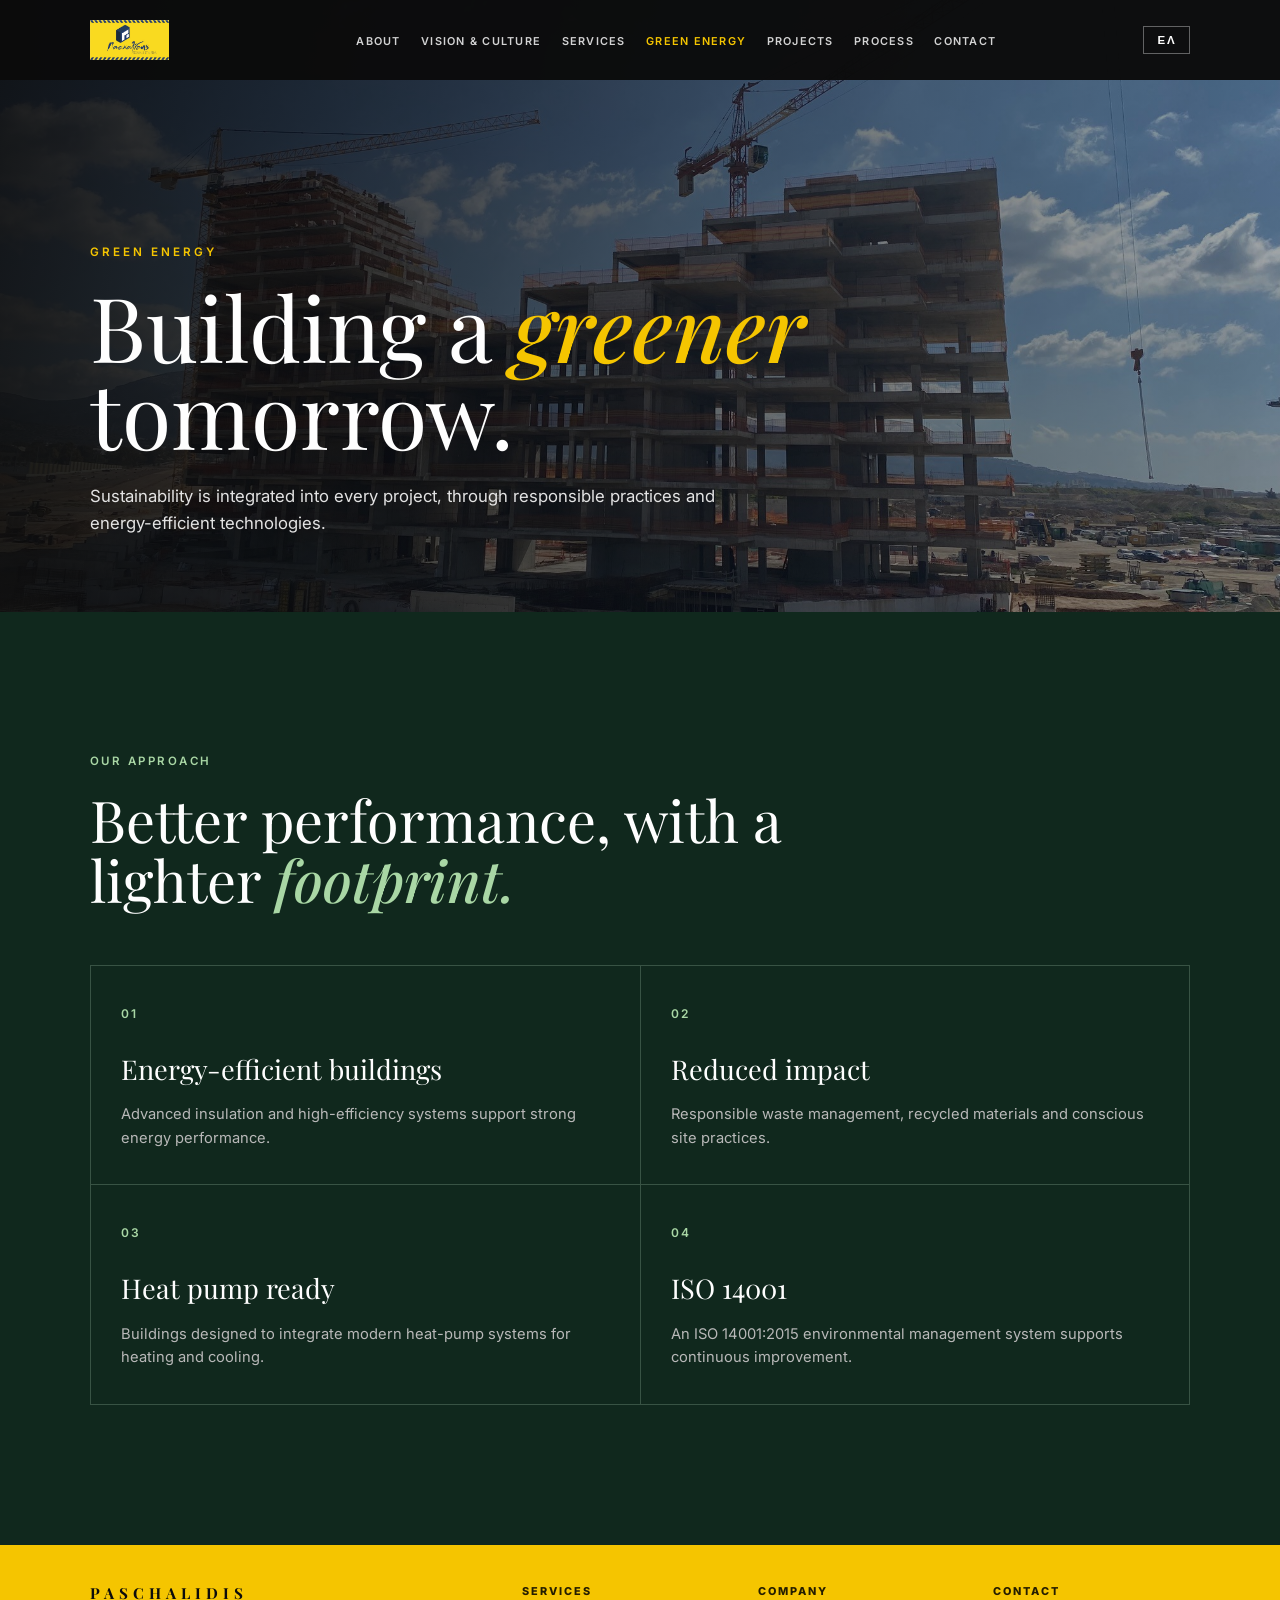
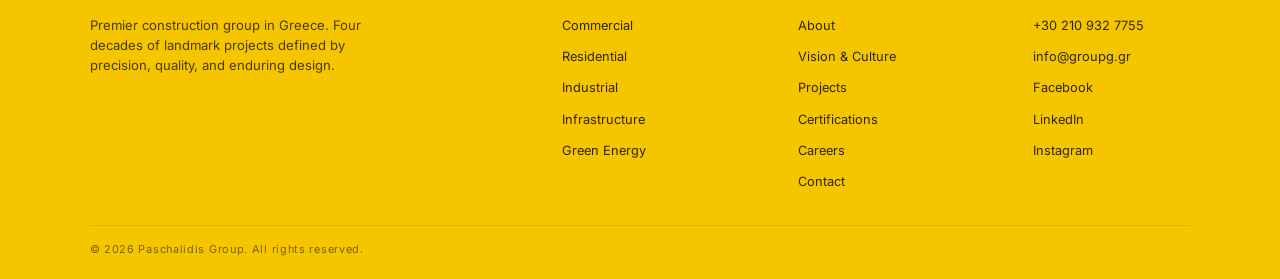
==== green-energy.html @ f00e6a69 "Add files via upload" ====
<!DOCTYPE html>
<html lang="en">
<head><meta charset="UTF-8"><meta name="viewport" content="width=device-width, initial-scale=1.0"><title>Green Energy | Paschalidis Group</title><meta name="description" content="Sustainable construction and green energy by Paschalidis Group."><link rel="icon" type="image/svg+xml" href="logo_greek.svg"><link rel="preconnect" href="https://fonts.googleapis.com"><link rel="preconnect" href="https://fonts.gstatic.com" crossorigin><link href="https://fonts.googleapis.com/css2?family=Playfair+Display:ital,wght@0,400;0,500;0,700;1,400;1,500&amp;family=Inter:wght@300;400;500;600&amp;display=swap" rel="stylesheet"><link rel="stylesheet" href="subpages.css"></head>
<body class="green-page">
    <nav class="nav" aria-label="Main navigation"><a href="index.html"><img src="original_logo.jpg" alt="Paschalidis Technical Company"></a><ul class="page-links"><li><a href="index.html#about" data-lang="en">About</a><a href="index.html#about" data-lang="el">Σχετικά</a></li><li><a href="vision-culture.html" data-lang="en">Vision &amp; Culture</a><a href="vision-culture.html" data-lang="el">Όραμα &amp; Κουλτούρα</a></li><li><a href="services.html" data-lang="en">Services</a><a href="services.html" data-lang="el">Υπηρεσίες</a></li><li><a href="green-energy.html" aria-current="page" data-lang="en">Green Energy</a><a href="green-energy.html" aria-current="page" data-lang="el">Πράσινη Ενέργεια</a></li><li><a href="projects.html" data-lang="en">Projects</a><a href="projects.html" data-lang="el">Έργα</a></li><li><a href="index.html#process" data-lang="en">Process</a><a href="index.html#process" data-lang="el">Διαδικασία</a></li><li><a href="index.html#contact" data-lang="en">Contact</a><a href="index.html#contact" data-lang="el">Επικοινωνία</a></li></ul><button class="language" type="button" onclick="toggleLanguage()" aria-label="Change language">ΕΛ</button></nav>
    <main><header class="hero" style="background-image:url('ELLINIKO5.jpg')"><div><p class="eyebrow" data-lang="en">Green Energy</p><p class="eyebrow" data-lang="el">Πράσινη Ενέργεια</p><h1 data-lang="en">Building a <em>greener</em> tomorrow.</h1><h1 data-lang="el">Χτίζουμε ένα πιο <em>πράσινο</em> αύριο.</h1><p class="intro" data-lang="en">Sustainability is integrated into every project, through responsible practices and energy-efficient technologies.</p><p class="intro" data-lang="el">Η βιωσιμότητα είναι ενσωματωμένη σε κάθε έργο, με υπεύθυνες πρακτικές και ενεργειακά αποδοτικές τεχνολογίες.</p></div></header>
        <section class="dark"><p class="section-label" data-lang="en">Our approach</p><p class="section-label" data-lang="el">Η προσέγγισή μας</p><h2 data-lang="en">Better performance, with a lighter <em>footprint.</em></h2><h2 data-lang="el">Καλύτερη απόδοση, με μικρότερο <em>αποτύπωμα.</em></h2><div class="principles">
            <article class="principle"><span class="number">01</span><h3 data-lang="en">Energy-efficient buildings</h3><h3 data-lang="el">Ενεργειακά αποδοτικά κτίρια</h3><p data-lang="en">Advanced insulation and high-efficiency systems support strong energy performance.</p><p data-lang="el">Προηγμένη μόνωση και συστήματα υψηλής απόδοσης υποστηρίζουν υψηλή ενεργειακή απόδοση.</p></article>
            <article class="principle"><span class="number">02</span><h3 data-lang="en">Reduced impact</h3><h3 data-lang="el">Μειωμένο αποτύπωμα</h3><p data-lang="en">Responsible waste management, recycled materials and conscious site practices.</p><p data-lang="el">Υπεύθυνη διαχείριση αποβλήτων, ανακυκλωμένα υλικά και συνειδητές πρακτικές εργοταξίου.</p></article>
            <article class="principle"><span class="number">03</span><h3 data-lang="en">Heat pump ready</h3><h3 data-lang="el">Έτοιμα για αντλίες θερμότητας</h3><p data-lang="en">Buildings designed to integrate modern heat-pump systems for heating and cooling.</p><p data-lang="el">Κτίρια σχεδιασμένα για ενσωμάτωση σύγχρονων αντλιών θερμότητας για θέρμανση και ψύξη.</p></article>
            <article class="principle"><span class="number">04</span><h3 data-lang="en">ISO 14001</h3><h3 data-lang="el">ISO 14001</h3><p data-lang="en">An ISO 14001:2015 environmental management system supports continuous improvement.</p><p data-lang="el">Σύστημα περιβαλλοντικής διαχείρισης ISO 14001:2015 που υποστηρίζει τη συνεχή βελτίωση.</p></article>
        </div></section>
    </main><footer class="footer"><div class="footer-grid" data-lang="en"><div><div class="footer-logo">Paschalidis</div><p class="footer-brand-text">Premier construction group in Greece. Four decades of landmark projects defined by precision, quality, and enduring design.</p></div><div class="footer-col"><h4>Services</h4><ul><li><a href="services.html">Commercial</a></li><li><a href="services.html">Residential</a></li><li><a href="services.html">Industrial</a></li><li><a href="services.html">Infrastructure</a></li><li><a href="green-energy.html">Green Energy</a></li></ul></div><div class="footer-col"><h4>Company</h4><ul><li><a href="index.html#about">About</a></li><li><a href="vision-culture.html">Vision &amp; Culture</a></li><li><a href="projects.html">Projects</a></li><li><a href="index.html#certifications">Certifications</a></li><li><a href="index.html#contact">Careers</a></li><li><a href="index.html#contact">Contact</a></li></ul></div><div class="footer-col"><h4>Contact</h4><ul><li><a href="tel:+302109327755">+30 210 932 7755</a></li><li><a href="mailto:info@groupg.gr">info@groupg.gr</a></li><li><a href="#">Facebook</a></li><li><a href="#">LinkedIn</a></li><li><a href="#">Instagram</a></li></ul></div></div><div class="footer-grid" data-lang="el"><div><div class="footer-logo">Paschalidis</div><p class="footer-brand-text">Κορυφαία κατασκευαστική εταιρεία στην Ελλάδα. Τέσσερις δεκαετίες εμβληματικών έργων με ακρίβεια, ποιότητα και διαχρονικό σχεδιασμό.</p></div><div class="footer-col"><h4>Υπηρεσίες</h4><ul><li><a href="services.html">Εμπορικά</a></li><li><a href="services.html">Οικιστικά</a></li><li><a href="services.html">Βιομηχανικά</a></li><li><a href="services.html">Υποδομές</a></li><li><a href="green-energy.html">Πράσινη Ενέργεια</a></li></ul></div><div class="footer-col"><h4>Εταιρεία</h4><ul><li><a href="index.html#about">Σχετικά</a></li><li><a href="vision-culture.html">Όραμα &amp; Κουλτούρα</a></li><li><a href="projects.html">Έργα</a></li><li><a href="index.html#certifications">Πιστοποιήσεις</a></li><li><a href="index.html#contact">Καριέρα</a></li><li><a href="index.html#contact">Επικοινωνία</a></li></ul></div><div class="footer-col"><h4>Επικοινωνία</h4><ul><li><a href="tel:+302109327755">+30 210 932 7755</a></li><li><a href="mailto:info@groupg.gr">info@groupg.gr</a></li><li><a href="#">Facebook</a></li><li><a href="#">LinkedIn</a></li><li><a href="#">Instagram</a></li></ul></div></div><div class="footer-bottom" data-lang="en"><p>&copy; 2026 Paschalidis Group. All rights reserved.</p></div><div class="footer-bottom" data-lang="el"><p>&copy; 2026 Paschalidis Group. Με επιφύλαξη παντός δικαιώματος.</p></div></footer><script src="subpages.js"></script>
</body></html>
---- subpages.css ----
:root { --black:#0c0c0c; --dark:#161616; --gold:#f5c500; --cream:#f0ece4; --paper:#d9d6d0; --white:#fefefe; --muted:#b8b8b8; --heading:'Playfair Display',Georgia,serif; --body:'Inter',sans-serif; --side:clamp(24px,7vw,120px); }
* { box-sizing:border-box; margin:0; }
html { scroll-behavior:smooth; }
body { background:var(--cream); color:var(--black); font:400 16px/1.6 var(--body); }
a { color:inherit; text-decoration:none; }
img { display:block; max-width:100%; }
[data-lang="el"] { display:none; }
body.lang-el [data-lang="en"] { display:none; }
body.lang-el [data-lang="el"] { display:block; }
body.lang-el a[data-lang="el"] { display:inline; }
.nav { align-items:center; background:rgba(12,12,12,.97); color:var(--white); display:flex; gap:26px; height:80px; justify-content:space-between; padding:0 var(--side); position:fixed; inset:0 0 auto; z-index:10; }
.nav img { height:40px; width:auto; }
.page-links { align-items:center; display:flex; flex:1; gap:clamp(12px,1.6vw,26px); justify-content:center; list-style:none; min-width:0; }
.page-links a { color:rgba(255,255,255,.82); font-size:.68rem; font-weight:600; letter-spacing:1.25px; text-transform:uppercase; white-space:nowrap; }
.page-links a:hover,.page-links a[aria-current="page"] { color:var(--gold); }
.language { font-size:.72rem; font-weight:600; letter-spacing:1.8px; text-transform:uppercase; }
.language { background:transparent; border:1px solid rgba(255,255,255,.35); color:var(--white); cursor:pointer; padding:7px 13px; }
.hero { align-items:flex-end; background:#171717 center/cover no-repeat; color:var(--white); display:flex; isolation:isolate; min-height:68vh; padding:150px var(--side) 75px; position:relative; }
.hero::before { background:linear-gradient(90deg,rgba(12,12,12,.92),rgba(12,12,12,.36)); content:''; inset:0; position:absolute; z-index:-1; }
.eyebrow { color:var(--gold); font-size:.73rem; font-weight:600; letter-spacing:3px; margin-bottom:20px; text-transform:uppercase; }
h1,h2,h3 { font-family:var(--heading); font-weight:400; }
h1 { font-size:clamp(3.2rem,7vw,7rem); letter-spacing:0; line-height:.98; max-width:900px; }
h1 em,h2 em { color:var(--gold); font-weight:500; }
.intro { color:rgba(255,255,255,.88); font-size:1.05rem; margin-top:26px; max-width:650px; }
section { padding:clamp(75px,11vw,140px) var(--side); }
.section-label { color:#766000; font-size:.72rem; font-weight:600; letter-spacing:2.5px; margin-bottom:20px; text-transform:uppercase; }
h2 { font-size:clamp(2.35rem,4.5vw,4.8rem); line-height:1.04; max-width:850px; }
.lead { font-size:1.05rem; margin-top:24px; max-width:720px; }
.services { background:var(--cream); }
.service-list { border-top:1px solid #a9a69f; margin-top:55px; }
.service { align-items:center; border-bottom:1px solid #a9a69f; display:grid; gap:25px; grid-template-columns:80px 1fr 24px; padding:28px 0; }
.number { color:#766000; font-size:.75rem; font-weight:600; letter-spacing:2px; }
.service h3 { font-size:clamp(1.45rem,2.4vw,2.1rem); margin-bottom:7px; }
.service p { font-size:.94rem; max-width:650px; }
.arrow { color:#766000; font-size:1.55rem; }
.dark { background:var(--black); color:var(--white); }
.dark .section-label { color:var(--gold); }
.principles { border-left:1px solid rgba(255,255,255,.17); border-top:1px solid rgba(255,255,255,.17); display:grid; grid-template-columns:repeat(2,1fr); margin-top:55px; }
.principle { border-bottom:1px solid rgba(255,255,255,.17); border-right:1px solid rgba(255,255,255,.17); min-height:215px; padding:34px 30px; }
.principle h3 { font-size:1.7rem; margin:22px 0 12px; }
.principle p { color:var(--muted); font-size:.92rem; }
.cta { background:var(--gold); display:flex; justify-content:space-between; gap:40px; align-items:end; padding-top:70px; padding-bottom:70px; }
.cta .section-label { color:#4c3e00; }
.cta-link { border-bottom:1px solid currentColor; font-size:.8rem; font-weight:600; letter-spacing:1.5px; padding-bottom:5px; text-transform:uppercase; white-space:nowrap; }
.green-page { --energy-green:#4f8c67; --energy-deep:#10281d; --energy-pale:#c9dfc5; --energy-line:rgba(184,221,190,.24); }
.green-page .dark { background:var(--energy-deep); }
.green-page .dark .section-label,.green-page .dark h2 em { color:#a9d7a5; }
.green-page .principles { border-color:var(--energy-line); }
.green-page .principle { border-color:var(--energy-line); }
.green-page .dark .number { color:#a9d7a5; }
.projects { background:var(--black); color:var(--white); }
.projects .section-label { color:var(--gold); }
.project-grid { display:grid; gap:1px; grid-template-columns:repeat(3,1fr); margin-top:55px; background:rgba(255,255,255,.15); }
.project { background:#171717; min-height:360px; overflow:hidden; position:relative; }
.project img { height:100%; object-fit:cover; position:absolute; transition:transform .6s ease; width:100%; }
.project:hover img { transform:scale(1.05); }
.project::after { background:linear-gradient(transparent 35%,rgba(0,0,0,.86)); content:''; inset:0; position:absolute; }
.project-copy { bottom:0; left:0; padding:24px; position:absolute; right:0; z-index:1; }
.tag { color:var(--gold); font-size:.68rem; font-weight:600; letter-spacing:2px; text-transform:uppercase; }
.project h3 { font-size:1.55rem; line-height:1.15; margin-top:8px; }
.project p { color:rgba(255,255,255,.78); font-size:.82rem; margin-top:7px; }
.lightbox { align-items:center; background:rgba(0,0,0,.94); display:none; inset:0; justify-content:center; padding:32px; position:fixed; z-index:20; }
.lightbox.open { display:flex; }
.lightbox img { max-height:88vh; max-width:92vw; object-fit:contain; }
.close { background:transparent; border:0; color:var(--white); cursor:pointer; font-size:2rem; line-height:1; position:absolute; right:24px; top:18px; }
.footer { background:var(--gold); color:var(--black); padding:38px var(--side) 20px; }
.footer-grid { display:grid; gap:clamp(20px,3vw,42px); grid-template-columns:2fr 1fr 1fr 1fr; }
.footer-brand-text { color:rgba(0,0,0,.7); font-size:.82rem; line-height:1.55; margin-top:.75rem; max-width:280px; }
.footer-logo { color:var(--black); font:700 .95rem var(--heading); letter-spacing:5px; text-transform:uppercase; }
.footer-col h4 { color:rgba(0,0,0,.85); font-size:.68rem; font-weight:800; letter-spacing:2px; margin-bottom:.75rem; text-transform:uppercase; }
.footer-col ul { list-style:none; }
.footer-col li { margin-bottom:.35rem; }
.footer-col a { color:rgba(0,0,0,.8); font-size:.8rem; }
.footer-col a:hover { color:var(--black); }
.footer-bottom { align-items:center; border-top:1px solid rgba(0,0,0,.1); display:flex; flex-wrap:wrap; gap:1rem; justify-content:space-between; margin-top:26px; padding-top:15px; }
.footer-bottom p { color:rgba(0,0,0,.5); font-size:.68rem; letter-spacing:.7px; }
.footer-grid[data-lang="el"],.footer-bottom[data-lang="el"] { display:none; }
body.lang-el .footer-grid[data-lang="el"] { display:grid; }
body.lang-el .footer-bottom[data-lang="el"] { display:flex; }
@media (max-width:1000px) { .nav { gap:14px; } .nav img { height:34px; } .page-links { gap:11px; } .page-links a { font-size:.61rem; letter-spacing:.9px; } .language { font-size:.62rem; padding:6px 8px; } }
@media (max-width:760px) { .nav img { height:30px; } .page-links { gap:15px; justify-content:flex-start; overflow-x:auto; padding-bottom:2px; } .hero { min-height:590px; } .service { grid-template-columns:45px 1fr; } .arrow { display:none; } .principles,.project-grid,.footer-grid { grid-template-columns:1fr; } .cta { align-items:start; flex-direction:column; } }
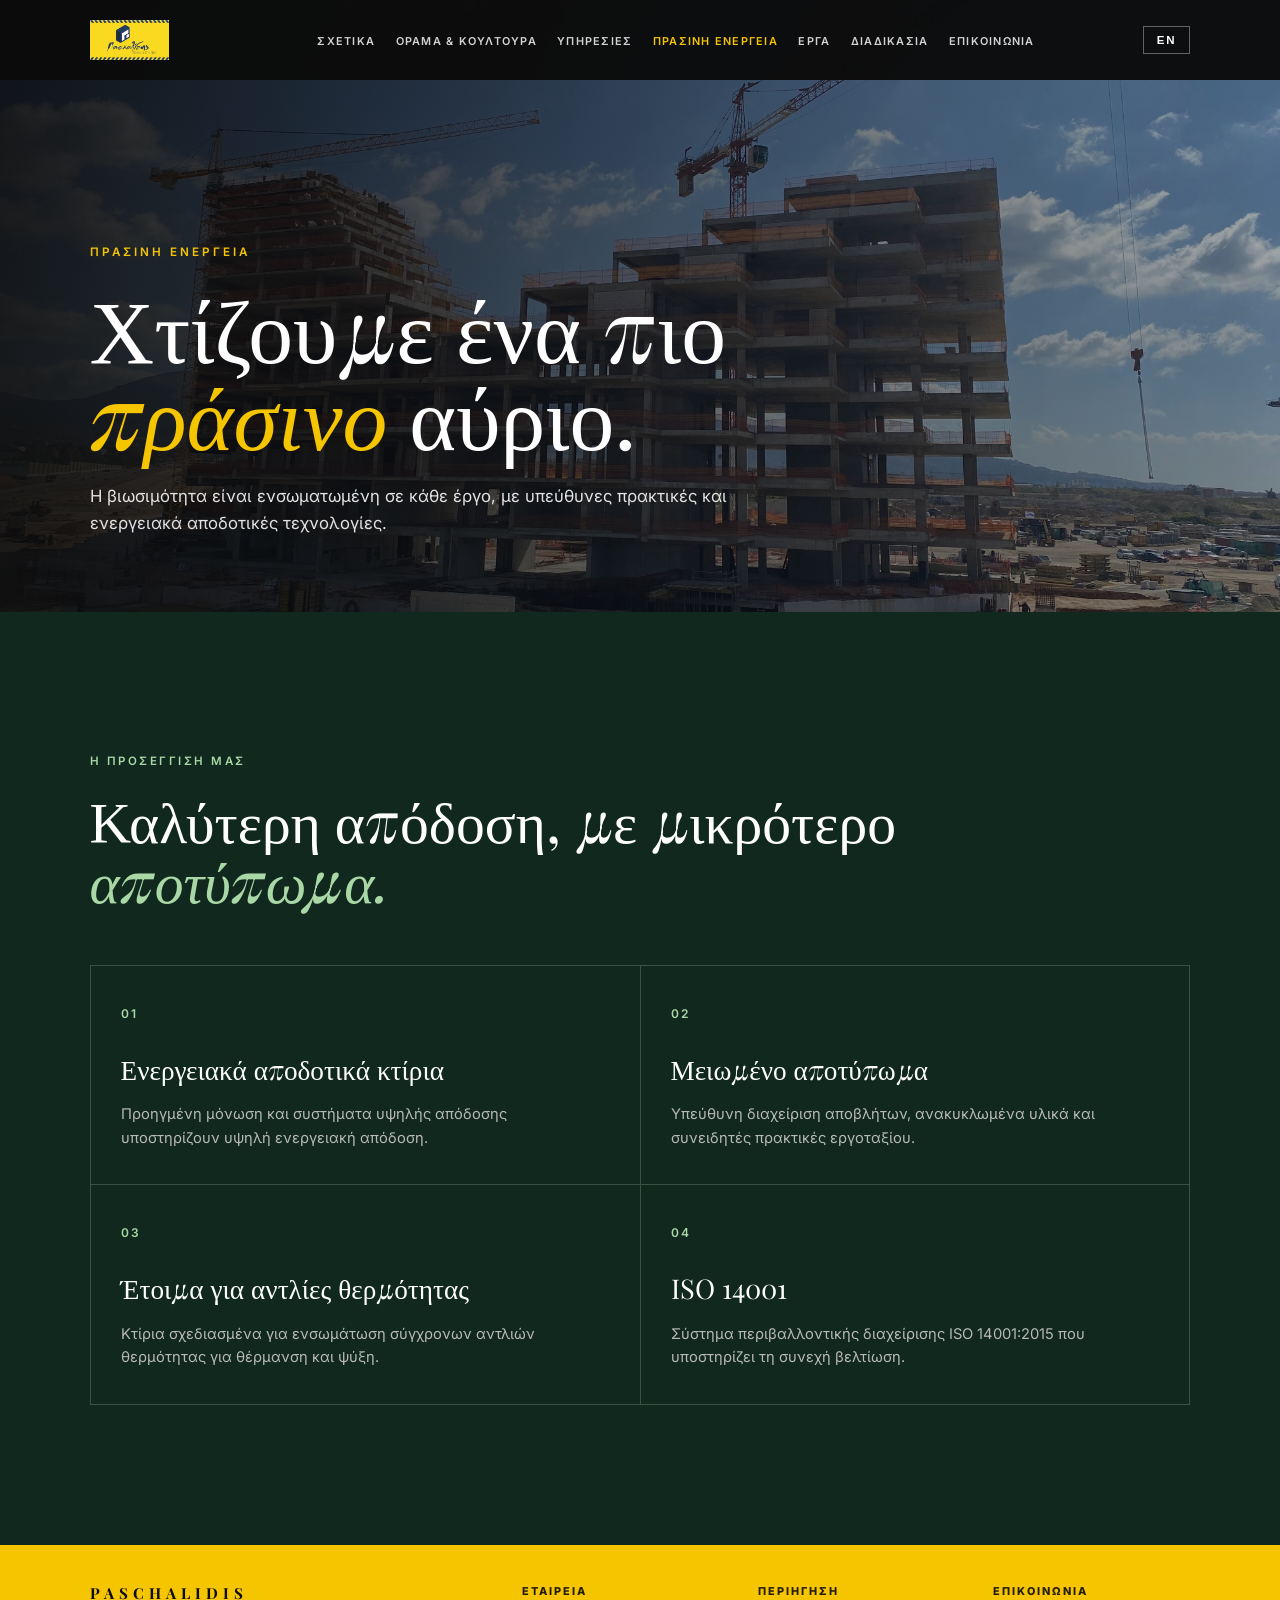
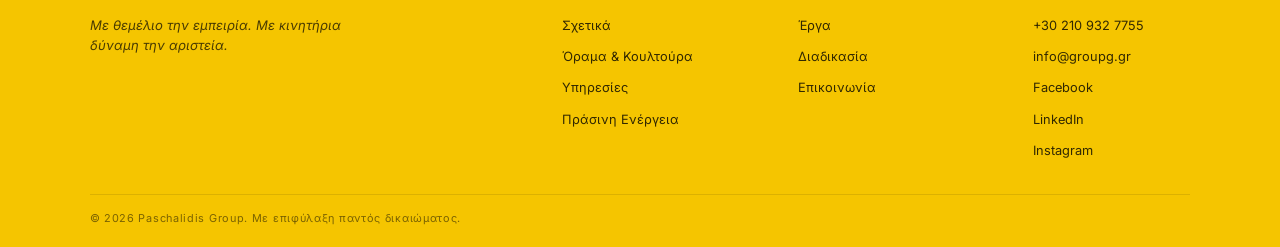
==== commit 8937a306: "Add files via upload" ====
--- a/green-energy.html
+++ b/green-energy.html
@@ -2,7 +2,7 @@
 <html lang="en">
 <head><meta charset="UTF-8"><meta name="viewport" content="width=device-width, initial-scale=1.0"><title>Green Energy | Paschalidis Group</title><meta name="description" content="Sustainable construction and green energy by Paschalidis Group."><link rel="icon" type="image/svg+xml" href="logo_greek.svg"><link rel="preconnect" href="https://fonts.googleapis.com"><link rel="preconnect" href="https://fonts.gstatic.com" crossorigin><link href="https://fonts.googleapis.com/css2?family=Playfair+Display:ital,wght@0,400;0,500;0,700;1,400;1,500&amp;family=Inter:wght@300;400;500;600&amp;display=swap" rel="stylesheet"><link rel="stylesheet" href="subpages.css"></head>
 <body class="green-page">
-    <nav class="nav" aria-label="Main navigation"><a href="index.html"><img src="original_logo.jpg" alt="Paschalidis Technical Company"></a><ul class="page-links"><li><a href="index.html#about" data-lang="en">About</a><a href="index.html#about" data-lang="el">Σχετικά</a></li><li><a href="vision-culture.html" data-lang="en">Vision &amp; Culture</a><a href="vision-culture.html" data-lang="el">Όραμα &amp; Κουλτούρα</a></li><li><a href="services.html" data-lang="en">Services</a><a href="services.html" data-lang="el">Υπηρεσίες</a></li><li><a href="green-energy.html" aria-current="page" data-lang="en">Green Energy</a><a href="green-energy.html" aria-current="page" data-lang="el">Πράσινη Ενέργεια</a></li><li><a href="projects.html" data-lang="en">Projects</a><a href="projects.html" data-lang="el">Έργα</a></li><li><a href="index.html#process" data-lang="en">Process</a><a href="index.html#process" data-lang="el">Διαδικασία</a></li><li><a href="index.html#contact" data-lang="en">Contact</a><a href="index.html#contact" data-lang="el">Επικοινωνία</a></li></ul><button class="language" type="button" onclick="toggleLanguage()" aria-label="Change language">ΕΛ</button></nav>
+    <nav class="nav" aria-label="Main navigation"><a href="index.html"><img src="original_logo.jpg" alt="Paschalidis Technical Company"></a><ul class="page-links"><li><a href="index.html#about" data-lang="en">About</a><a href="index.html#about" data-lang="el">Σχετικά</a></li><li><a href="vision-culture.html" data-lang="en">Vision &amp; Culture</a><a href="vision-culture.html" data-lang="el">Όραμα &amp; Κουλτούρα</a></li><li><a href="services.html" data-lang="en">Services</a><a href="services.html" data-lang="el">Υπηρεσίες</a></li><li><a href="green-energy.html" aria-current="page" data-lang="en">Green Energy</a><a href="green-energy.html" aria-current="page" data-lang="el">Πράσινη Ενέργεια</a></li><li><a href="projects.html" data-lang="en">Projects</a><a href="projects.html" data-lang="el">Έργα</a></li><li><a href="index.html#process" data-lang="en">Process</a><a href="index.html#process" data-lang="el">Διαδικασία</a></li><li><a href="index.html#contact" data-lang="en">Contact</a><a href="index.html#contact" data-lang="el">Επικοινωνία</a></li></ul><button class="nav-toggle" type="button" onclick="toggleNavigation(this)" aria-label="Toggle menu" aria-expanded="false"><span></span><span></span><span></span></button><button class="language" type="button" onclick="toggleLanguage()" aria-label="Change language">ΕΛ</button></nav>
     <main><header class="hero" style="background-image:url('ELLINIKO5.jpg')"><div><p class="eyebrow" data-lang="en">Green Energy</p><p class="eyebrow" data-lang="el">Πράσινη Ενέργεια</p><h1 data-lang="en">Building a <em>greener</em> tomorrow.</h1><h1 data-lang="el">Χτίζουμε ένα πιο <em>πράσινο</em> αύριο.</h1><p class="intro" data-lang="en">Sustainability is integrated into every project, through responsible practices and energy-efficient technologies.</p><p class="intro" data-lang="el">Η βιωσιμότητα είναι ενσωματωμένη σε κάθε έργο, με υπεύθυνες πρακτικές και ενεργειακά αποδοτικές τεχνολογίες.</p></div></header>
         <section class="dark"><p class="section-label" data-lang="en">Our approach</p><p class="section-label" data-lang="el">Η προσέγγισή μας</p><h2 data-lang="en">Better performance, with a lighter <em>footprint.</em></h2><h2 data-lang="el">Καλύτερη απόδοση, με μικρότερο <em>αποτύπωμα.</em></h2><div class="principles">
             <article class="principle"><span class="number">01</span><h3 data-lang="en">Energy-efficient buildings</h3><h3 data-lang="el">Ενεργειακά αποδοτικά κτίρια</h3><p data-lang="en">Advanced insulation and high-efficiency systems support strong energy performance.</p><p data-lang="el">Προηγμένη μόνωση και συστήματα υψηλής απόδοσης υποστηρίζουν υψηλή ενεργειακή απόδοση.</p></article>
@@ -10,5 +10,5 @@
             <article class="principle"><span class="number">03</span><h3 data-lang="en">Heat pump ready</h3><h3 data-lang="el">Έτοιμα για αντλίες θερμότητας</h3><p data-lang="en">Buildings designed to integrate modern heat-pump systems for heating and cooling.</p><p data-lang="el">Κτίρια σχεδιασμένα για ενσωμάτωση σύγχρονων αντλιών θερμότητας για θέρμανση και ψύξη.</p></article>
             <article class="principle"><span class="number">04</span><h3 data-lang="en">ISO 14001</h3><h3 data-lang="el">ISO 14001</h3><p data-lang="en">An ISO 14001:2015 environmental management system supports continuous improvement.</p><p data-lang="el">Σύστημα περιβαλλοντικής διαχείρισης ISO 14001:2015 που υποστηρίζει τη συνεχή βελτίωση.</p></article>
         </div></section>
-    </main><footer class="footer"><div class="footer-grid" data-lang="en"><div><div class="footer-logo">Paschalidis</div><p class="footer-brand-text">Premier construction group in Greece. Four decades of landmark projects defined by precision, quality, and enduring design.</p></div><div class="footer-col"><h4>Services</h4><ul><li><a href="services.html">Commercial</a></li><li><a href="services.html">Residential</a></li><li><a href="services.html">Industrial</a></li><li><a href="services.html">Infrastructure</a></li><li><a href="green-energy.html">Green Energy</a></li></ul></div><div class="footer-col"><h4>Company</h4><ul><li><a href="index.html#about">About</a></li><li><a href="vision-culture.html">Vision &amp; Culture</a></li><li><a href="projects.html">Projects</a></li><li><a href="index.html#certifications">Certifications</a></li><li><a href="index.html#contact">Careers</a></li><li><a href="index.html#contact">Contact</a></li></ul></div><div class="footer-col"><h4>Contact</h4><ul><li><a href="tel:+302109327755">+30 210 932 7755</a></li><li><a href="mailto:info@groupg.gr">info@groupg.gr</a></li><li><a href="#">Facebook</a></li><li><a href="#">LinkedIn</a></li><li><a href="#">Instagram</a></li></ul></div></div><div class="footer-grid" data-lang="el"><div><div class="footer-logo">Paschalidis</div><p class="footer-brand-text">Κορυφαία κατασκευαστική εταιρεία στην Ελλάδα. Τέσσερις δεκαετίες εμβληματικών έργων με ακρίβεια, ποιότητα και διαχρονικό σχεδιασμό.</p></div><div class="footer-col"><h4>Υπηρεσίες</h4><ul><li><a href="services.html">Εμπορικά</a></li><li><a href="services.html">Οικιστικά</a></li><li><a href="services.html">Βιομηχανικά</a></li><li><a href="services.html">Υποδομές</a></li><li><a href="green-energy.html">Πράσινη Ενέργεια</a></li></ul></div><div class="footer-col"><h4>Εταιρεία</h4><ul><li><a href="index.html#about">Σχετικά</a></li><li><a href="vision-culture.html">Όραμα &amp; Κουλτούρα</a></li><li><a href="projects.html">Έργα</a></li><li><a href="index.html#certifications">Πιστοποιήσεις</a></li><li><a href="index.html#contact">Καριέρα</a></li><li><a href="index.html#contact">Επικοινωνία</a></li></ul></div><div class="footer-col"><h4>Επικοινωνία</h4><ul><li><a href="tel:+302109327755">+30 210 932 7755</a></li><li><a href="mailto:info@groupg.gr">info@groupg.gr</a></li><li><a href="#">Facebook</a></li><li><a href="#">LinkedIn</a></li><li><a href="#">Instagram</a></li></ul></div></div><div class="footer-bottom" data-lang="en"><p>&copy; 2026 Paschalidis Group. All rights reserved.</p></div><div class="footer-bottom" data-lang="el"><p>&copy; 2026 Paschalidis Group. Με επιφύλαξη παντός δικαιώματος.</p></div></footer><script src="subpages.js"></script>
+    </main><footer class="footer"><div class="footer-grid" data-lang="en"><div><div class="footer-logo">Paschalidis</div><p class="footer-brand-text"><em>Built on experience. Driven by excellence.</em></p></div><div class="footer-col"><h4>Services</h4><ul><li><a href="services.html">Commercial</a></li><li><a href="services.html">Residential</a></li><li><a href="services.html">Industrial</a></li><li><a href="services.html">Infrastructure</a></li><li><a href="green-energy.html">Green Energy</a></li></ul></div><div class="footer-col"><h4>Company</h4><ul><li><a href="index.html#about">About</a></li><li><a href="vision-culture.html">Vision &amp; Culture</a></li><li><a href="projects.html">Projects</a></li><li><a href="index.html#certifications">Certifications</a></li><li><a href="index.html#contact">Careers</a></li><li><a href="index.html#contact">Contact</a></li></ul></div><div class="footer-col"><h4>Contact</h4><ul><li><a href="tel:+302109327755">+30 210 932 7755</a></li><li><a href="mailto:info@groupg.gr">info@groupg.gr</a></li><li><a href="#">Facebook</a></li><li><a href="#">LinkedIn</a></li><li><a href="#">Instagram</a></li></ul></div></div><div class="footer-grid" data-lang="el"><div><div class="footer-logo">Paschalidis</div><p class="footer-brand-text"><em>Με θεμέλιο την εμπειρία. Με κινητήρια δύναμη την αριστεία.</em></p></div><div class="footer-col"><h4>Υπηρεσίες</h4><ul><li><a href="services.html">Εμπορικά</a></li><li><a href="services.html">Οικιστικά</a></li><li><a href="services.html">Βιομηχανικά</a></li><li><a href="services.html">Υποδομές</a></li><li><a href="green-energy.html">Πράσινη Ενέργεια</a></li></ul></div><div class="footer-col"><h4>Εταιρεία</h4><ul><li><a href="index.html#about">Σχετικά</a></li><li><a href="vision-culture.html">Όραμα &amp; Κουλτούρα</a></li><li><a href="projects.html">Έργα</a></li><li><a href="index.html#certifications">Πιστοποιήσεις</a></li><li><a href="index.html#contact">Καριέρα</a></li><li><a href="index.html#contact">Επικοινωνία</a></li></ul></div><div class="footer-col"><h4>Επικοινωνία</h4><ul><li><a href="tel:+302109327755">+30 210 932 7755</a></li><li><a href="mailto:info@groupg.gr">info@groupg.gr</a></li><li><a href="#">Facebook</a></li><li><a href="#">LinkedIn</a></li><li><a href="#">Instagram</a></li></ul></div></div><div class="footer-bottom" data-lang="en"><p>&copy; 2026 Paschalidis Group. All rights reserved.</p></div><div class="footer-bottom" data-lang="el"><p>&copy; 2026 Paschalidis Group. Με επιφύλαξη παντός δικαιώματος.</p></div></footer><script src="subpages.js"></script>
 </body></html>
--- a/subpages.css
+++ b/subpages.css
@@ -1,7 +1,7 @@
 :root { --black:#0c0c0c; --dark:#161616; --gold:#f5c500; --cream:#f0ece4; --paper:#d9d6d0; --white:#fefefe; --muted:#b8b8b8; --heading:'Playfair Display',Georgia,serif; --body:'Inter',sans-serif; --side:clamp(24px,7vw,120px); }
 * { box-sizing:border-box; margin:0; }
 html { scroll-behavior:smooth; }
-body { background:var(--cream); color:var(--black); font:400 16px/1.6 var(--body); }
+body { background:#d9d6d0 url('cement.jpg') repeat fixed; background-size:800px auto; color:var(--black); font:400 16px/1.6 var(--body); }
 a { color:inherit; text-decoration:none; }
 img { display:block; max-width:100%; }
 [data-lang="el"] { display:none; }
@@ -15,6 +15,14 @@
 .page-links a:hover,.page-links a[aria-current="page"] { color:var(--gold); }
 .language { font-size:.72rem; font-weight:600; letter-spacing:1.8px; text-transform:uppercase; }
 .language { background:transparent; border:1px solid rgba(255,255,255,.35); color:var(--white); cursor:pointer; padding:7px 13px; }
+.nav-toggle { background:transparent; border:0; cursor:pointer; display:none; height:32px; padding:4px; position:relative; width:32px; }
+.nav-toggle span { background:var(--gold); display:block; height:1.5px; left:4px; position:absolute; transition:transform .3s ease,opacity .3s ease; width:24px; }
+.nav-toggle span:nth-child(1) { top:8px; }
+.nav-toggle span:nth-child(2) { top:15px; }
+.nav-toggle span:nth-child(3) { top:22px; }
+.nav-toggle.active span:nth-child(1) { top:15px; transform:rotate(45deg); }
+.nav-toggle.active span:nth-child(2) { opacity:0; }
+.nav-toggle.active span:nth-child(3) { top:15px; transform:rotate(-45deg); }
 .hero { align-items:flex-end; background:#171717 center/cover no-repeat; color:var(--white); display:flex; isolation:isolate; min-height:68vh; padding:150px var(--side) 75px; position:relative; }
 .hero::before { background:linear-gradient(90deg,rgba(12,12,12,.92),rgba(12,12,12,.36)); content:''; inset:0; position:absolute; z-index:-1; }
 .eyebrow { color:var(--gold); font-size:.73rem; font-weight:600; letter-spacing:3px; margin-bottom:20px; text-transform:uppercase; }
@@ -26,7 +34,7 @@
 .section-label { color:#766000; font-size:.72rem; font-weight:600; letter-spacing:2.5px; margin-bottom:20px; text-transform:uppercase; }
 h2 { font-size:clamp(2.35rem,4.5vw,4.8rem); line-height:1.04; max-width:850px; }
 .lead { font-size:1.05rem; margin-top:24px; max-width:720px; }
-.services { background:var(--cream); }
+.services { background:transparent; }
 .service-list { border-top:1px solid #a9a69f; margin-top:55px; }
 .service { align-items:center; border-bottom:1px solid #a9a69f; display:grid; gap:25px; grid-template-columns:80px 1fr 24px; padding:28px 0; }
 .number { color:#766000; font-size:.75rem; font-weight:600; letter-spacing:2px; }
@@ -39,7 +47,7 @@
 .principle { border-bottom:1px solid rgba(255,255,255,.17); border-right:1px solid rgba(255,255,255,.17); min-height:215px; padding:34px 30px; }
 .principle h3 { font-size:1.7rem; margin:22px 0 12px; }
 .principle p { color:var(--muted); font-size:.92rem; }
-.cta { background:var(--gold); display:flex; justify-content:space-between; gap:40px; align-items:end; padding-top:70px; padding-bottom:70px; }
+.cta { align-items:end; background:transparent; border-top:1px solid #a9a69f; display:flex; gap:40px; justify-content:space-between; padding-top:55px; padding-bottom:55px; }
 .cta .section-label { color:#4c3e00; }
 .cta-link { border-bottom:1px solid currentColor; font-size:.8rem; font-weight:600; letter-spacing:1.5px; padding-bottom:5px; text-transform:uppercase; white-space:nowrap; }
 .green-page { --energy-green:#4f8c67; --energy-deep:#10281d; --energy-pale:#c9dfc5; --energy-line:rgba(184,221,190,.24); }
@@ -50,8 +58,8 @@
 .green-page .dark .number { color:#a9d7a5; }
 .projects { background:var(--black); color:var(--white); }
 .projects .section-label { color:var(--gold); }
-.project-grid { display:grid; gap:1px; grid-template-columns:repeat(3,1fr); margin-top:55px; background:rgba(255,255,255,.15); }
-.project { background:#171717; min-height:360px; overflow:hidden; position:relative; }
+.project-grid { display:flex; flex-wrap:wrap; gap:1px; margin-top:55px; }
+.project { background:#171717; flex:1 1 calc((100% - 2px)/3); min-height:360px; min-width:280px; overflow:hidden; position:relative; }
 .project img { height:100%; object-fit:cover; position:absolute; transition:transform .6s ease; width:100%; }
 .project:hover img { transform:scale(1.05); }
 .project::after { background:linear-gradient(transparent 35%,rgba(0,0,0,.86)); content:''; inset:0; position:absolute; }
@@ -78,4 +86,4 @@
 body.lang-el .footer-grid[data-lang="el"] { display:grid; }
 body.lang-el .footer-bottom[data-lang="el"] { display:flex; }
 @media (max-width:1000px) { .nav { gap:14px; } .nav img { height:34px; } .page-links { gap:11px; } .page-links a { font-size:.61rem; letter-spacing:.9px; } .language { font-size:.62rem; padding:6px 8px; } }
-@media (max-width:760px) { .nav img { height:30px; } .page-links { gap:15px; justify-content:flex-start; overflow-x:auto; padding-bottom:2px; } .hero { min-height:590px; } .service { grid-template-columns:45px 1fr; } .arrow { display:none; } .principles,.project-grid,.footer-grid { grid-template-columns:1fr; } .cta { align-items:start; flex-direction:column; } }+@media (max-width:760px) { .nav img { height:30px; } .nav-toggle { display:block; } .page-links { align-items:stretch; background:var(--black); border-top:1px solid rgba(255,255,255,.1); flex-direction:column; gap:0; height:calc(100vh - 80px); justify-content:flex-start; overflow-y:auto; padding:24px var(--side); position:fixed; right:-100%; top:80px; transition:right .35s ease; width:min(360px,84vw); } .page-links.open { right:0; } .page-links li { border-bottom:1px solid rgba(255,255,255,.1); padding:16px 0; } .page-links a { font-size:.74rem; } .hero { min-height:590px; } .service { grid-template-columns:45px 1fr; } .arrow { display:none; } .principles,.footer-grid { grid-template-columns:1fr; } .project { flex-basis:100%; } .cta { align-items:start; flex-direction:column; } }
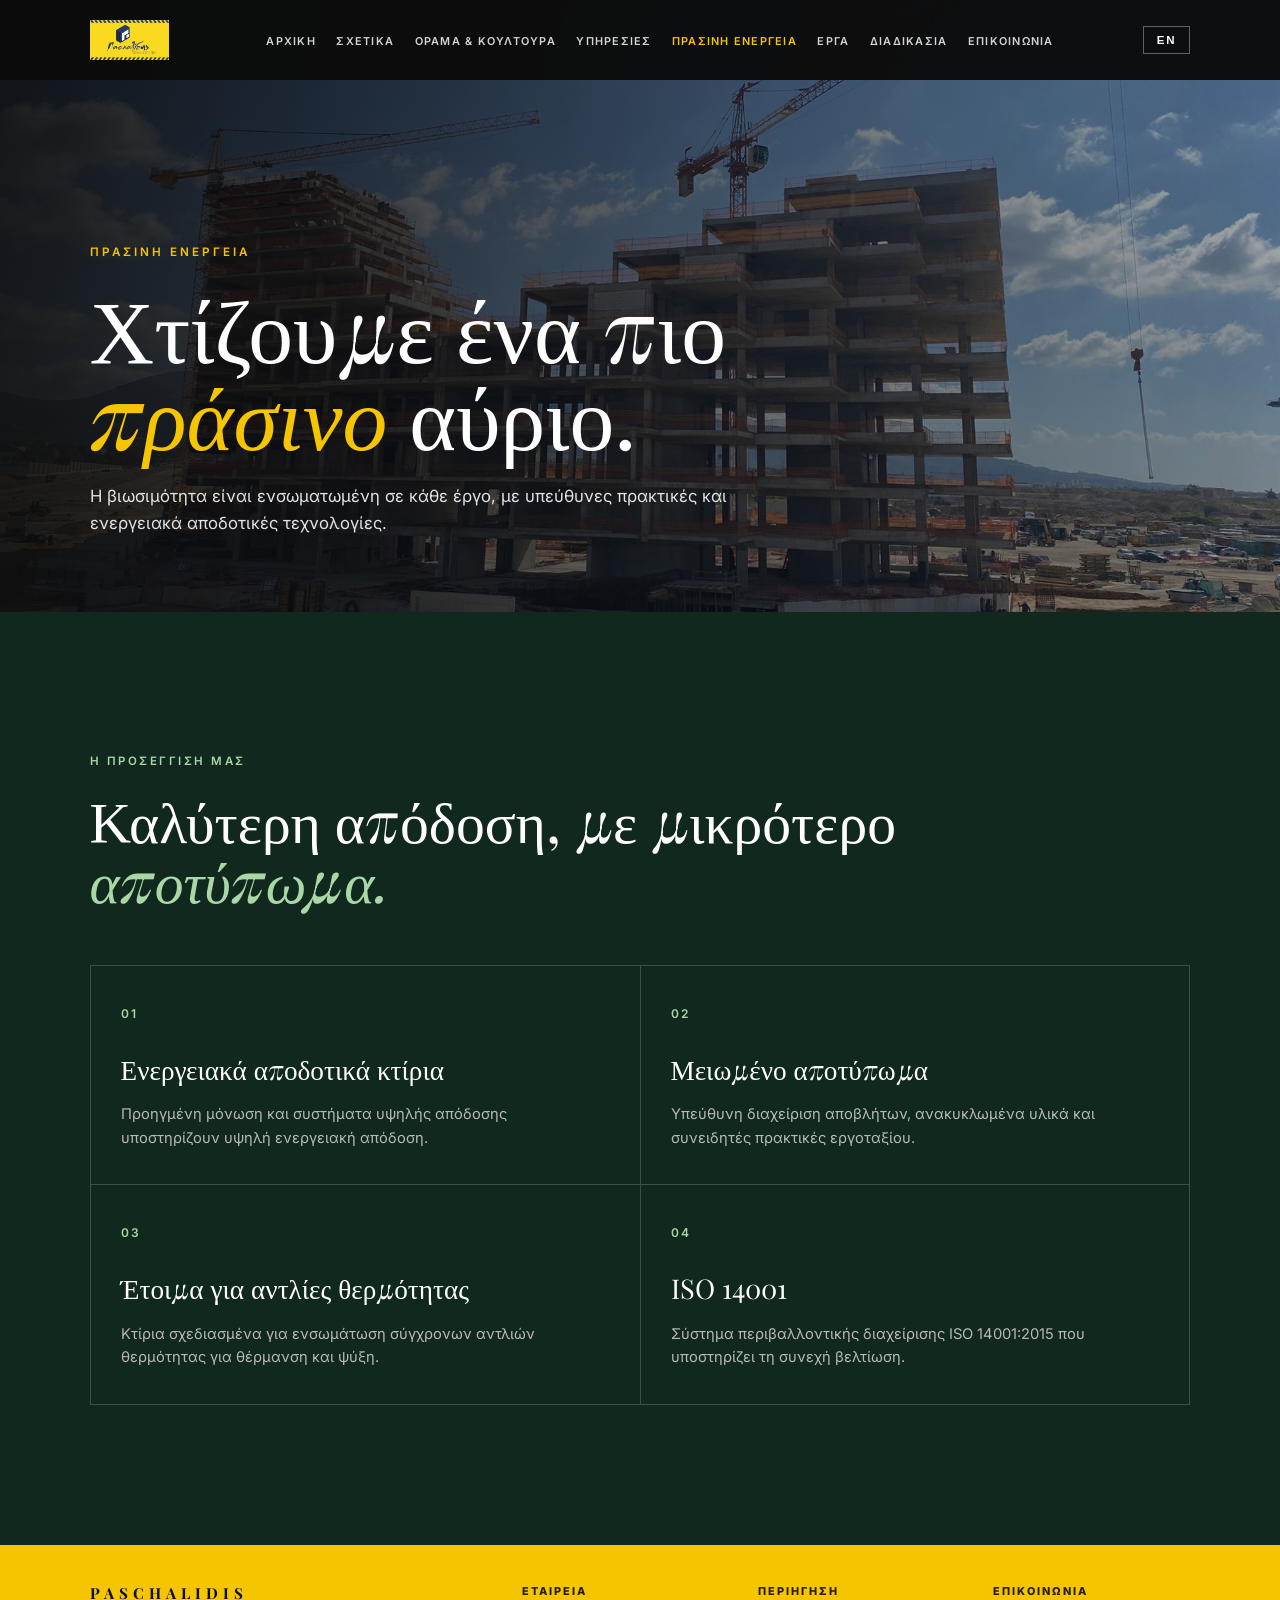
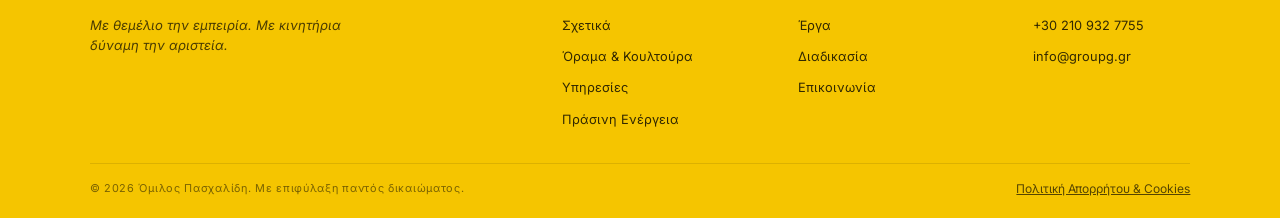
==== commit e2681cdb: "Add files via upload" ====
--- a/green-energy.html
+++ b/green-energy.html
@@ -1,14 +1,84 @@
 <!DOCTYPE html>
 <html lang="en">
-<head><meta charset="UTF-8"><meta name="viewport" content="width=device-width, initial-scale=1.0"><title>Green Energy | Paschalidis Group</title><meta name="description" content="Sustainable construction and green energy by Paschalidis Group."><link rel="icon" type="image/svg+xml" href="logo_greek.svg"><link rel="preconnect" href="https://fonts.googleapis.com"><link rel="preconnect" href="https://fonts.gstatic.com" crossorigin><link href="https://fonts.googleapis.com/css2?family=Playfair+Display:ital,wght@0,400;0,500;0,700;1,400;1,500&amp;family=Inter:wght@300;400;500;600&amp;display=swap" rel="stylesheet"><link rel="stylesheet" href="subpages.css"></head>
+<head><meta charset="UTF-8"><meta name="viewport" content="width=device-width, initial-scale=1.0"><title>Πράσινη Ενέργεια | Green Energy — Paschalidis Group</title><meta name="description" content="Βιώσιμες κατασκευές και ενεργειακά αποδοτικά κτίρια από τον Όμιλο Πασχαλίδη. | Sustainable construction and green energy by Paschalidis Group."><link rel="canonical" href="https://paschalidis.gr/green-energy.html"><meta property="og:type" content="website"><meta property="og:site_name" content="Paschalidis Group"><meta property="og:url" content="https://paschalidis.gr/green-energy.html"><meta property="og:title" content="Πράσινη Ενέργεια | Green Energy — Paschalidis Group"><meta property="og:description" content="Βιώσιμες κατασκευές και ενεργειακά αποδοτικά κτίρια. Sustainable construction and green energy."><meta property="og:image" content="https://paschalidis.gr/elliniko-5.jpg"><meta property="og:locale" content="el_GR"><meta property="og:locale:alternate" content="en_US"><meta name="twitter:card" content="summary_large_image"><meta name="theme-color" content="#0c0c0c"><link rel="icon" type="image/svg+xml" href="logo-greek.svg"><link rel="preconnect" href="https://fonts.googleapis.com"><link rel="preconnect" href="https://fonts.gstatic.com" crossorigin><link href="https://fonts.googleapis.com/css2?family=Playfair+Display:ital,wght@0,400;0,500;0,700;1,400;1,500&amp;family=Inter:wght@300;400;500;600&amp;display=swap" rel="stylesheet"><link rel="stylesheet" href="subpages.css"></head>
 <body class="green-page">
-    <nav class="nav" aria-label="Main navigation"><a href="index.html"><img src="original_logo.jpg" alt="Paschalidis Technical Company"></a><ul class="page-links"><li><a href="index.html#about" data-lang="en">About</a><a href="index.html#about" data-lang="el">Σχετικά</a></li><li><a href="vision-culture.html" data-lang="en">Vision &amp; Culture</a><a href="vision-culture.html" data-lang="el">Όραμα &amp; Κουλτούρα</a></li><li><a href="services.html" data-lang="en">Services</a><a href="services.html" data-lang="el">Υπηρεσίες</a></li><li><a href="green-energy.html" aria-current="page" data-lang="en">Green Energy</a><a href="green-energy.html" aria-current="page" data-lang="el">Πράσινη Ενέργεια</a></li><li><a href="projects.html" data-lang="en">Projects</a><a href="projects.html" data-lang="el">Έργα</a></li><li><a href="index.html#process" data-lang="en">Process</a><a href="index.html#process" data-lang="el">Διαδικασία</a></li><li><a href="index.html#contact" data-lang="en">Contact</a><a href="index.html#contact" data-lang="el">Επικοινωνία</a></li></ul><button class="nav-toggle" type="button" onclick="toggleNavigation(this)" aria-label="Toggle menu" aria-expanded="false"><span></span><span></span><span></span></button><button class="language" type="button" onclick="toggleLanguage()" aria-label="Change language">ΕΛ</button></nav>
-    <main><header class="hero" style="background-image:url('ELLINIKO5.jpg')"><div><p class="eyebrow" data-lang="en">Green Energy</p><p class="eyebrow" data-lang="el">Πράσινη Ενέργεια</p><h1 data-lang="en">Building a <em>greener</em> tomorrow.</h1><h1 data-lang="el">Χτίζουμε ένα πιο <em>πράσινο</em> αύριο.</h1><p class="intro" data-lang="en">Sustainability is integrated into every project, through responsible practices and energy-efficient technologies.</p><p class="intro" data-lang="el">Η βιωσιμότητα είναι ενσωματωμένη σε κάθε έργο, με υπεύθυνες πρακτικές και ενεργειακά αποδοτικές τεχνολογίες.</p></div></header>
+    <a href="#main" class="skip-nav"><span data-lang="en">Skip to main content</span><span data-lang="el">Παράλειψη στο κύριο περιεχόμενο</span></a>
+    <nav class="nav" aria-label="Main navigation" data-aria-en="Main navigation" data-aria-el="Κύρια πλοήγηση"><a href="index.html"><img src="original-logo.jpg" alt="Paschalidis Technical Company"></a><ul class="page-links"><li><a href="index.html" data-lang="en">Home</a><a href="index.html" data-lang="el">Αρχική</a></li><li><a href="index.html#about" data-lang="en">About</a><a href="index.html#about" data-lang="el">Σχετικά</a></li><li><a href="vision-culture.html" data-lang="en">Vision &amp; Culture</a><a href="vision-culture.html" data-lang="el">Όραμα &amp; Κουλτούρα</a></li><li><a href="services.html" data-lang="en">Services</a><a href="services.html" data-lang="el">Υπηρεσίες</a></li><li><a href="green-energy.html" aria-current="page" data-lang="en">Green Energy</a><a href="green-energy.html" aria-current="page" data-lang="el">Πράσινη Ενέργεια</a></li><li><a href="projects.html" data-lang="en">Projects</a><a href="projects.html" data-lang="el">Έργα</a></li><li><a href="index.html#process" data-lang="en">Process</a><a href="index.html#process" data-lang="el">Διαδικασία</a></li><li><a href="index.html#contact" data-lang="en">Contact</a><a href="index.html#contact" data-lang="el">Επικοινωνία</a></li></ul><button class="nav-toggle" type="button" onclick="toggleNavigation(this)" aria-label="Toggle menu" data-aria-en="Toggle menu" data-aria-el="Εναλλαγή μενού" aria-expanded="false"><span></span><span></span><span></span></button><button class="language" type="button" onclick="toggleLanguage()" aria-label="Change language" data-aria-en="Change language" data-aria-el="Αλλαγή γλώσσας">ΕΛ</button></nav>
+    <main id="main"><header class="hero" style="background-image:url('elliniko-5.jpg')"><div><p class="eyebrow" data-lang="en">Green Energy</p><p class="eyebrow" data-lang="el">Πράσινη Ενέργεια</p><h1 data-lang="en">Building a <em>greener</em> tomorrow.</h1><h1 data-lang="el">Χτίζουμε ένα πιο <em>πράσινο</em> αύριο.</h1><p class="intro" data-lang="en">Sustainability is integrated into every project, through responsible practices and energy-efficient technologies.</p><p class="intro" data-lang="el">Η βιωσιμότητα είναι ενσωματωμένη σε κάθε έργο, με υπεύθυνες πρακτικές και ενεργειακά αποδοτικές τεχνολογίες.</p></div></header>
         <section class="dark"><p class="section-label" data-lang="en">Our approach</p><p class="section-label" data-lang="el">Η προσέγγισή μας</p><h2 data-lang="en">Better performance, with a lighter <em>footprint.</em></h2><h2 data-lang="el">Καλύτερη απόδοση, με μικρότερο <em>αποτύπωμα.</em></h2><div class="principles">
             <article class="principle"><span class="number">01</span><h3 data-lang="en">Energy-efficient buildings</h3><h3 data-lang="el">Ενεργειακά αποδοτικά κτίρια</h3><p data-lang="en">Advanced insulation and high-efficiency systems support strong energy performance.</p><p data-lang="el">Προηγμένη μόνωση και συστήματα υψηλής απόδοσης υποστηρίζουν υψηλή ενεργειακή απόδοση.</p></article>
             <article class="principle"><span class="number">02</span><h3 data-lang="en">Reduced impact</h3><h3 data-lang="el">Μειωμένο αποτύπωμα</h3><p data-lang="en">Responsible waste management, recycled materials and conscious site practices.</p><p data-lang="el">Υπεύθυνη διαχείριση αποβλήτων, ανακυκλωμένα υλικά και συνειδητές πρακτικές εργοταξίου.</p></article>
             <article class="principle"><span class="number">03</span><h3 data-lang="en">Heat pump ready</h3><h3 data-lang="el">Έτοιμα για αντλίες θερμότητας</h3><p data-lang="en">Buildings designed to integrate modern heat-pump systems for heating and cooling.</p><p data-lang="el">Κτίρια σχεδιασμένα για ενσωμάτωση σύγχρονων αντλιών θερμότητας για θέρμανση και ψύξη.</p></article>
             <article class="principle"><span class="number">04</span><h3 data-lang="en">ISO 14001</h3><h3 data-lang="el">ISO 14001</h3><p data-lang="en">An ISO 14001:2015 environmental management system supports continuous improvement.</p><p data-lang="el">Σύστημα περιβαλλοντικής διαχείρισης ISO 14001:2015 που υποστηρίζει τη συνεχή βελτίωση.</p></article>
         </div></section>
-    </main><footer class="footer"><div class="footer-grid" data-lang="en"><div><div class="footer-logo">Paschalidis</div><p class="footer-brand-text"><em>Built on experience. Driven by excellence.</em></p></div><div class="footer-col"><h4>Services</h4><ul><li><a href="services.html">Commercial</a></li><li><a href="services.html">Residential</a></li><li><a href="services.html">Industrial</a></li><li><a href="services.html">Infrastructure</a></li><li><a href="green-energy.html">Green Energy</a></li></ul></div><div class="footer-col"><h4>Company</h4><ul><li><a href="index.html#about">About</a></li><li><a href="vision-culture.html">Vision &amp; Culture</a></li><li><a href="projects.html">Projects</a></li><li><a href="index.html#certifications">Certifications</a></li><li><a href="index.html#contact">Careers</a></li><li><a href="index.html#contact">Contact</a></li></ul></div><div class="footer-col"><h4>Contact</h4><ul><li><a href="tel:+302109327755">+30 210 932 7755</a></li><li><a href="mailto:info@groupg.gr">info@groupg.gr</a></li><li><a href="#">Facebook</a></li><li><a href="#">LinkedIn</a></li><li><a href="#">Instagram</a></li></ul></div></div><div class="footer-grid" data-lang="el"><div><div class="footer-logo">Paschalidis</div><p class="footer-brand-text"><em>Με θεμέλιο την εμπειρία. Με κινητήρια δύναμη την αριστεία.</em></p></div><div class="footer-col"><h4>Υπηρεσίες</h4><ul><li><a href="services.html">Εμπορικά</a></li><li><a href="services.html">Οικιστικά</a></li><li><a href="services.html">Βιομηχανικά</a></li><li><a href="services.html">Υποδομές</a></li><li><a href="green-energy.html">Πράσινη Ενέργεια</a></li></ul></div><div class="footer-col"><h4>Εταιρεία</h4><ul><li><a href="index.html#about">Σχετικά</a></li><li><a href="vision-culture.html">Όραμα &amp; Κουλτούρα</a></li><li><a href="projects.html">Έργα</a></li><li><a href="index.html#certifications">Πιστοποιήσεις</a></li><li><a href="index.html#contact">Καριέρα</a></li><li><a href="index.html#contact">Επικοινωνία</a></li></ul></div><div class="footer-col"><h4>Επικοινωνία</h4><ul><li><a href="tel:+302109327755">+30 210 932 7755</a></li><li><a href="mailto:info@groupg.gr">info@groupg.gr</a></li><li><a href="#">Facebook</a></li><li><a href="#">LinkedIn</a></li><li><a href="#">Instagram</a></li></ul></div></div><div class="footer-bottom" data-lang="en"><p>&copy; 2026 Paschalidis Group. All rights reserved.</p></div><div class="footer-bottom" data-lang="el"><p>&copy; 2026 Paschalidis Group. Με επιφύλαξη παντός δικαιώματος.</p></div></footer><script src="subpages.js"></script>
+    </main><footer class="footer">
+        <div class="footer-grid" data-lang="en">
+            <div>
+                <div class="footer-logo">Paschalidis</div>
+                <p class="footer-brand-text"><em>Built on experience. Driven by excellence.</em></p>
+            </div>
+            <div class="footer-col">
+                <h4>Company</h4>
+                <ul>
+                    <li><a href="index.html#about">About</a></li>
+                    <li><a href="vision-culture.html">Vision &amp; Culture</a></li>
+                    <li><a href="services.html">Services</a></li>
+                    <li><a href="green-energy.html">Green Energy</a></li>
+                </ul>
+            </div>
+            <div class="footer-col">
+                <h4>Explore</h4>
+                <ul>
+                    <li><a href="projects.html">Projects</a></li>
+                    <li><a href="index.html#process">Process</a></li>
+                    <li><a href="index.html#contact">Contact</a></li>
+                </ul>
+            </div>
+            <div class="footer-col">
+                <h4>Contact</h4>
+                <ul>
+                    <li><a href="tel:+302109327755">+30 210 932 7755</a></li>
+                    <li><a href="mailto:info@groupg.gr">info@groupg.gr</a></li>
+                </ul>
+            </div>
+        </div>
+        <div class="footer-grid" data-lang="el">
+            <div>
+                <div class="footer-logo">Paschalidis</div>
+                <p class="footer-brand-text"><em>Με θεμέλιο την εμπειρία. Με κινητήρια δύναμη την αριστεία.</em></p>
+            </div>
+            <div class="footer-col">
+                <h4>Εταιρεία</h4>
+                <ul>
+                    <li><a href="index.html#about">Σχετικά</a></li>
+                    <li><a href="vision-culture.html">Όραμα &amp; Κουλτούρα</a></li>
+                    <li><a href="services.html">Υπηρεσίες</a></li>
+                    <li><a href="green-energy.html">Πράσινη Ενέργεια</a></li>
+                </ul>
+            </div>
+            <div class="footer-col">
+                <h4>Περιήγηση</h4>
+                <ul>
+                    <li><a href="projects.html">Έργα</a></li>
+                    <li><a href="index.html#process">Διαδικασία</a></li>
+                    <li><a href="index.html#contact">Επικοινωνία</a></li>
+                </ul>
+            </div>
+            <div class="footer-col">
+                <h4>Επικοινωνία</h4>
+                <ul>
+                    <li><a href="tel:+302109327755">+30 210 932 7755</a></li>
+                    <li><a href="mailto:info@groupg.gr">info@groupg.gr</a></li>
+                </ul>
+            </div>
+        </div>
+        <div class="footer-bottom" data-lang="en">
+            <p>&copy; 2026 Paschalidis Group. All rights reserved.</p>
+            <a href="privacy.html">Privacy &amp; Cookie Policy</a>
+        </div>
+        <div class="footer-bottom" data-lang="el">
+            <p>&copy; 2026 Όμιλος Πασχαλίδη. Με επιφύλαξη παντός δικαιώματος.</p>
+            <a href="privacy.html">Πολιτική Απορρήτου &amp; Cookies</a>
+        </div>
+    </footer><script src="subpages.js"></script>
 </body></html>
--- a/subpages.css
+++ b/subpages.css
@@ -8,13 +8,14 @@
 body.lang-el [data-lang="en"] { display:none; }
 body.lang-el [data-lang="el"] { display:block; }
 body.lang-el a[data-lang="el"] { display:inline; }
-.nav { align-items:center; background:rgba(12,12,12,.97); color:var(--white); display:flex; gap:26px; height:80px; justify-content:space-between; padding:0 var(--side); position:fixed; inset:0 0 auto; z-index:10; }
+.nav { align-items:center; background:rgba(12,12,12,.97); color:var(--white); display:grid; gap:26px; grid-template-columns:minmax(0,1fr) auto minmax(0,1fr); height:80px; padding:0 var(--side); position:fixed; inset:0 0 auto; z-index:10; }
 .nav img { height:40px; width:auto; }
-.page-links { align-items:center; display:flex; flex:1; gap:clamp(12px,1.6vw,26px); justify-content:center; list-style:none; min-width:0; }
+.nav > a { justify-self:start; }
+.page-links { align-items:center; display:flex; gap:clamp(12px,1.6vw,26px); justify-content:center; list-style:none; }
 .page-links a { color:rgba(255,255,255,.82); font-size:.68rem; font-weight:600; letter-spacing:1.25px; text-transform:uppercase; white-space:nowrap; }
 .page-links a:hover,.page-links a[aria-current="page"] { color:var(--gold); }
 .language { font-size:.72rem; font-weight:600; letter-spacing:1.8px; text-transform:uppercase; }
-.language { background:transparent; border:1px solid rgba(255,255,255,.35); color:var(--white); cursor:pointer; padding:7px 13px; }
+.language { background:transparent; border:1px solid rgba(255,255,255,.35); color:var(--white); cursor:pointer; justify-self:end; padding:7px 13px; }
 .nav-toggle { background:transparent; border:0; cursor:pointer; display:none; height:32px; padding:4px; position:relative; width:32px; }
 .nav-toggle span { background:var(--gold); display:block; height:1.5px; left:4px; position:absolute; transition:transform .3s ease,opacity .3s ease; width:24px; }
 .nav-toggle span:nth-child(1) { top:8px; }
@@ -85,5 +86,26 @@
 .footer-grid[data-lang="el"],.footer-bottom[data-lang="el"] { display:none; }
 body.lang-el .footer-grid[data-lang="el"] { display:grid; }
 body.lang-el .footer-bottom[data-lang="el"] { display:flex; }
+.skip-nav { background:var(--gold); border-radius:0 0 8px 8px; color:var(--black); font-weight:600; left:50%; padding:12px 24px; position:absolute; top:-100%; transform:translateX(-50%); z-index:30; }
+.skip-nav:focus { top:0; }
+.footer-bottom a { color:rgba(0,0,0,.65); font-size:.75rem; text-decoration:underline; }
+.footer-bottom a:hover { color:var(--black); }
+a:focus-visible,button:focus-visible,[role="button"]:focus-visible { outline:2px solid var(--gold); outline-offset:3px; }
+.footer a:focus-visible { outline-color:var(--black); }
+.project[role="button"] { cursor:pointer; }
+.legal { background:transparent; margin:0 auto; max-width:980px; padding-top:150px; }
+.legal h1 { color:var(--black); font-size:clamp(2.2rem,4.5vw,3.6rem); line-height:1.08; }
+.legal h2 { font-size:1.55rem; line-height:1.2; margin:2.4rem 0 .4rem; max-width:none; }
+.legal p,.legal li { margin-top:.7rem; max-width:760px; }
+.legal ul { padding-left:1.2rem; }
+.legal a { text-decoration:underline; }
+.legal .updated { color:#5a5853; font-size:.85rem; margin-top:1rem; }
+.collab { background:transparent; display:grid; grid-template-columns:minmax(0,1fr) minmax(0,1.1fr); gap:clamp(48px,9vw,150px); align-items:start; }
+.collab-copy p { font-size:1.05rem; max-width:620px; }
+.collab-copy p + p { margin-top:22px; }
+.collab-quote { border-left:2px solid var(--gold); font:400 clamp(1.3rem,2vw,1.9rem)/1.3 var(--heading); margin-top:34px; padding:8px 0 8px 28px; }
+@media (max-width:760px) { .collab { grid-template-columns:1fr; } }
+@media (prefers-reduced-motion:reduce) { html { scroll-behavior:auto; } *,*::before,*::after { animation-duration:.01ms !important; transition-duration:.01ms !important; transition-delay:0s !important; } }
+@media (max-width:760px) { .nav { display:flex; justify-content:space-between; } }
 @media (max-width:1000px) { .nav { gap:14px; } .nav img { height:34px; } .page-links { gap:11px; } .page-links a { font-size:.61rem; letter-spacing:.9px; } .language { font-size:.62rem; padding:6px 8px; } }
 @media (max-width:760px) { .nav img { height:30px; } .nav-toggle { display:block; } .page-links { align-items:stretch; background:var(--black); border-top:1px solid rgba(255,255,255,.1); flex-direction:column; gap:0; height:calc(100vh - 80px); justify-content:flex-start; overflow-y:auto; padding:24px var(--side); position:fixed; right:-100%; top:80px; transition:right .35s ease; width:min(360px,84vw); } .page-links.open { right:0; } .page-links li { border-bottom:1px solid rgba(255,255,255,.1); padding:16px 0; } .page-links a { font-size:.74rem; } .hero { min-height:590px; } .service { grid-template-columns:45px 1fr; } .arrow { display:none; } .principles,.footer-grid { grid-template-columns:1fr; } .project { flex-basis:100%; } .cta { align-items:start; flex-direction:column; } }
